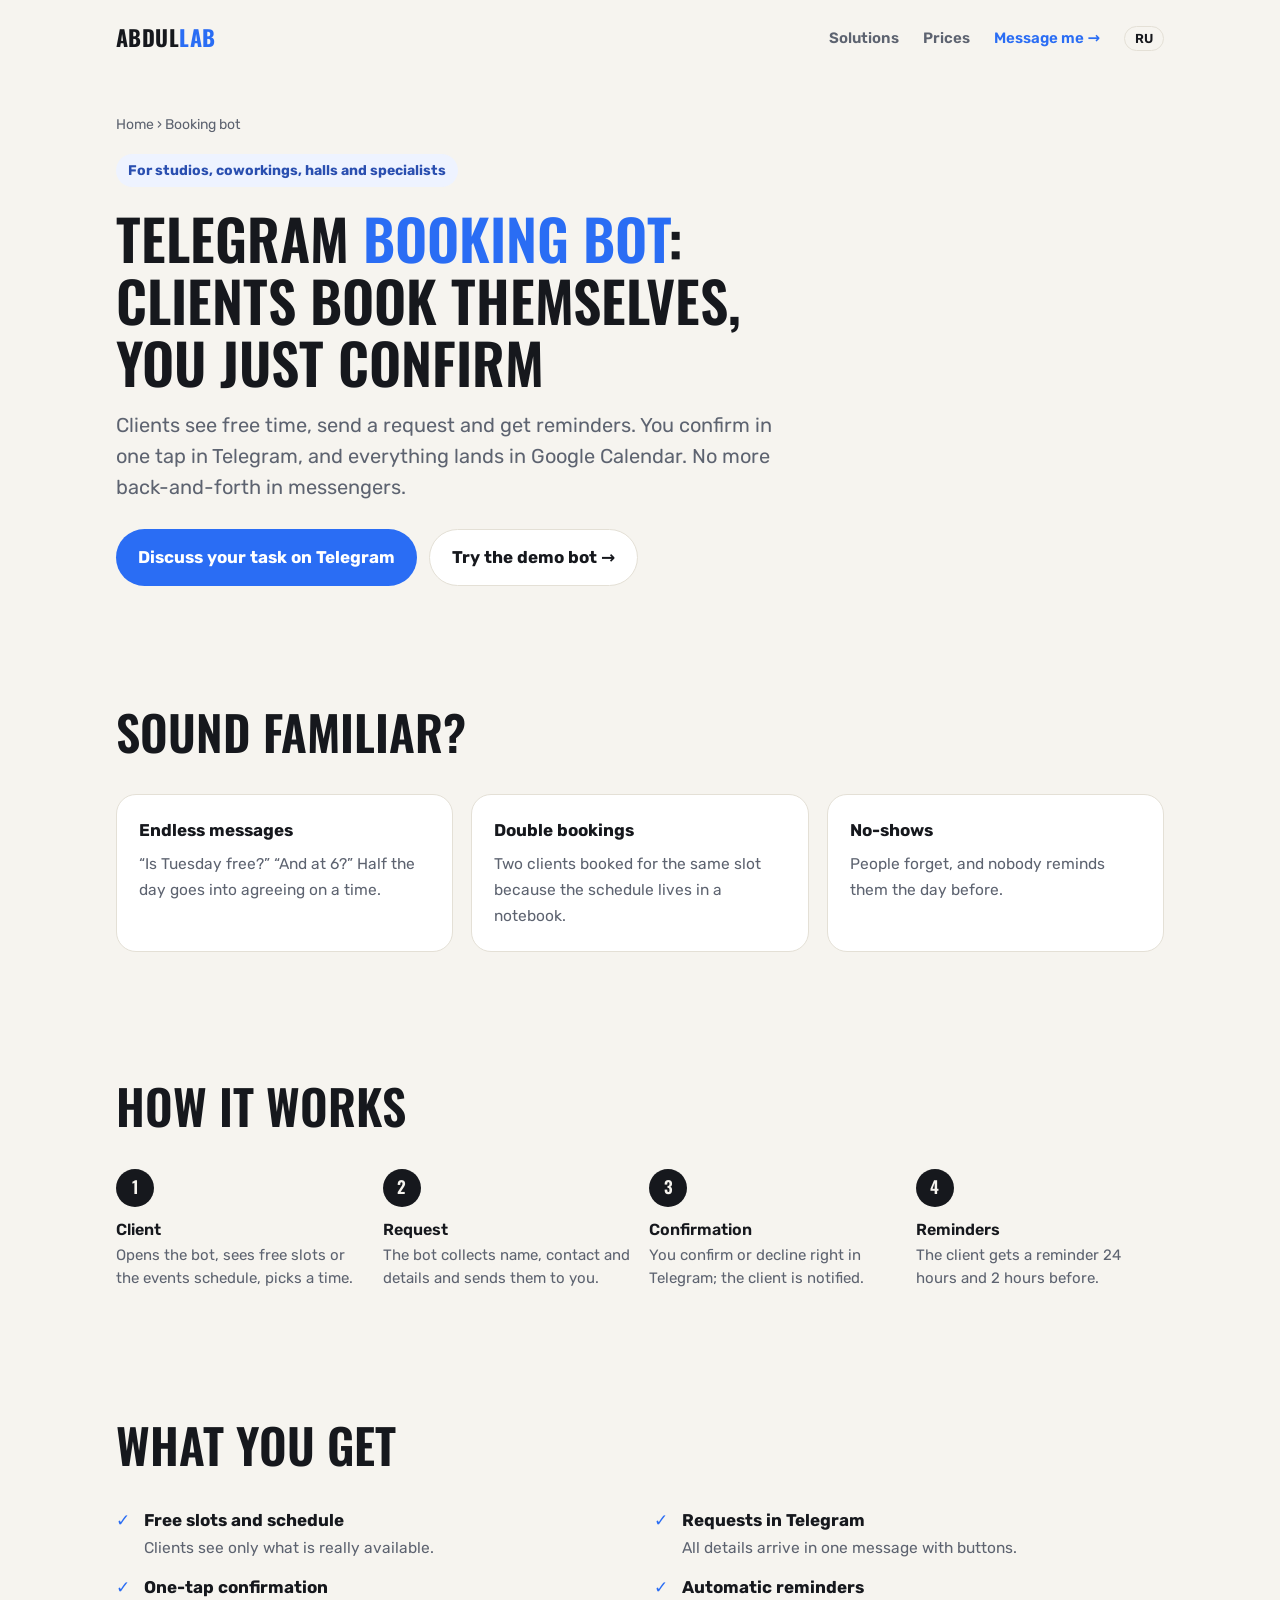
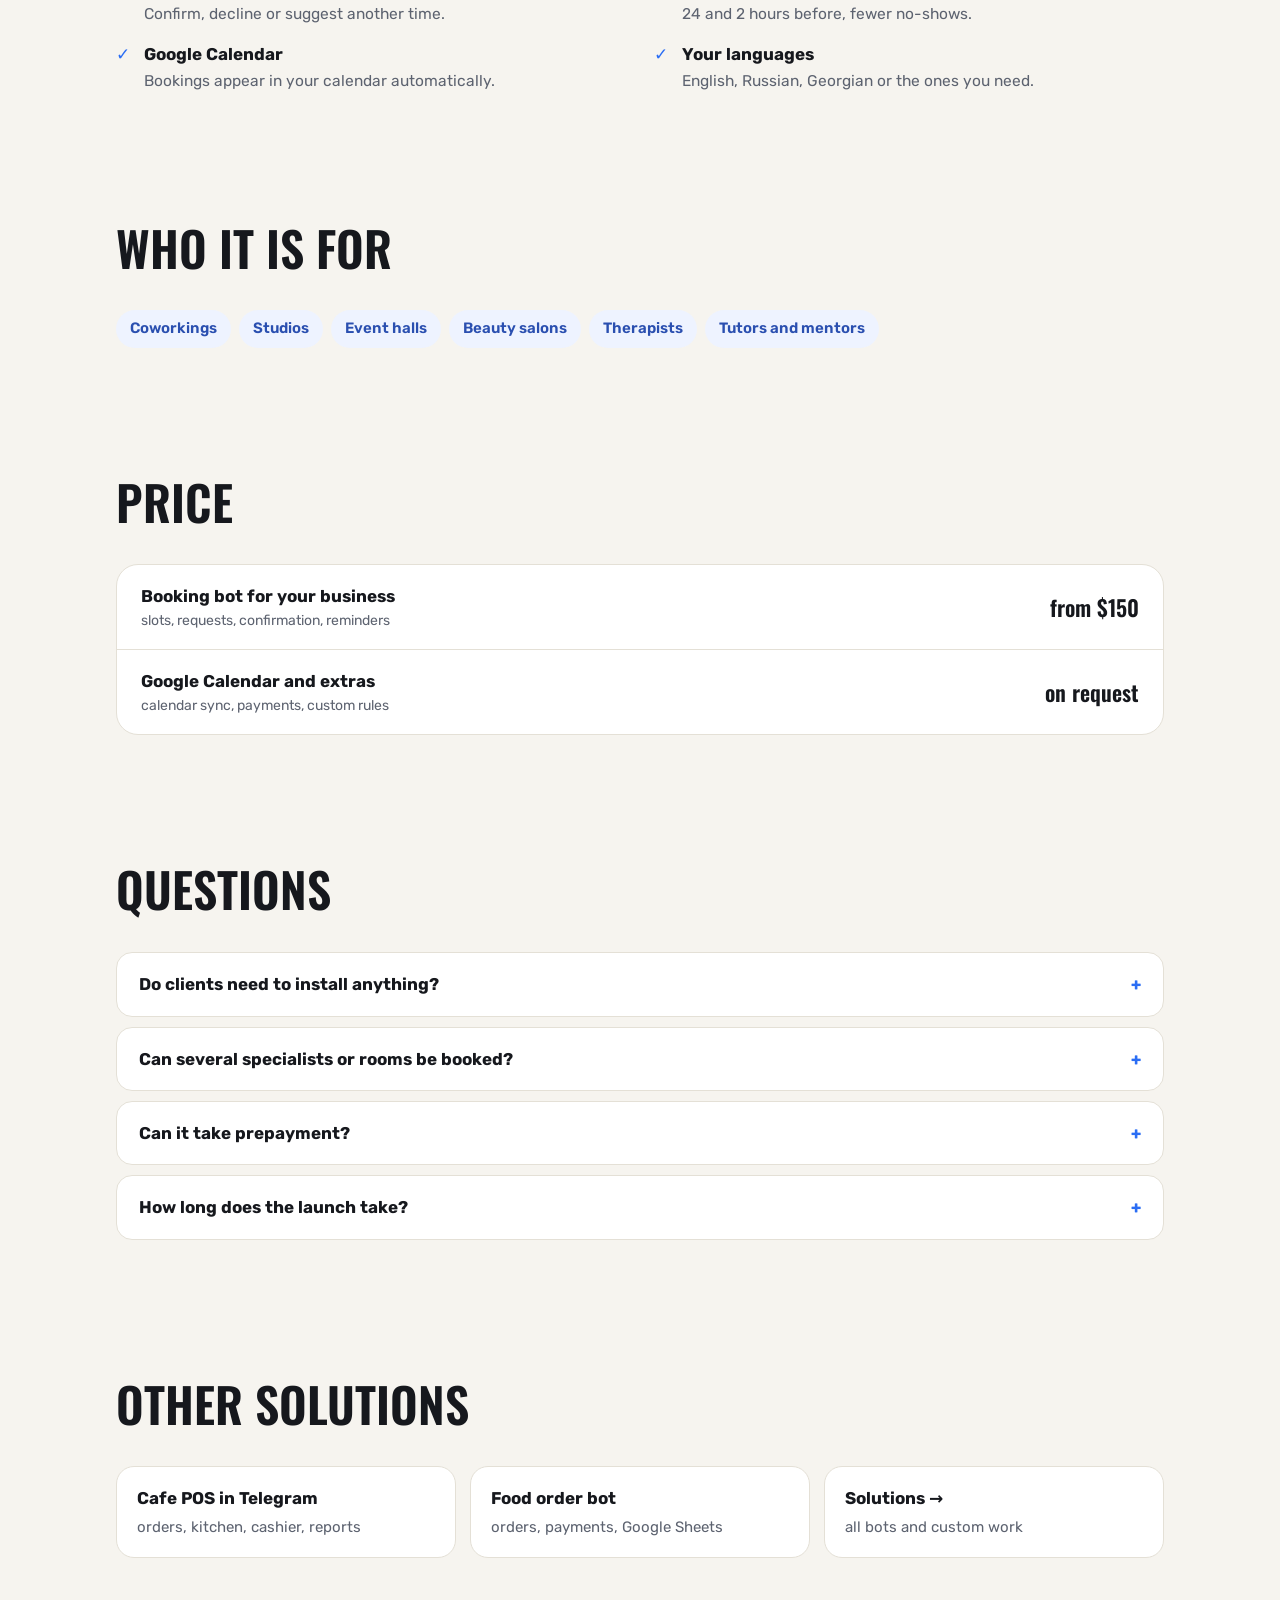
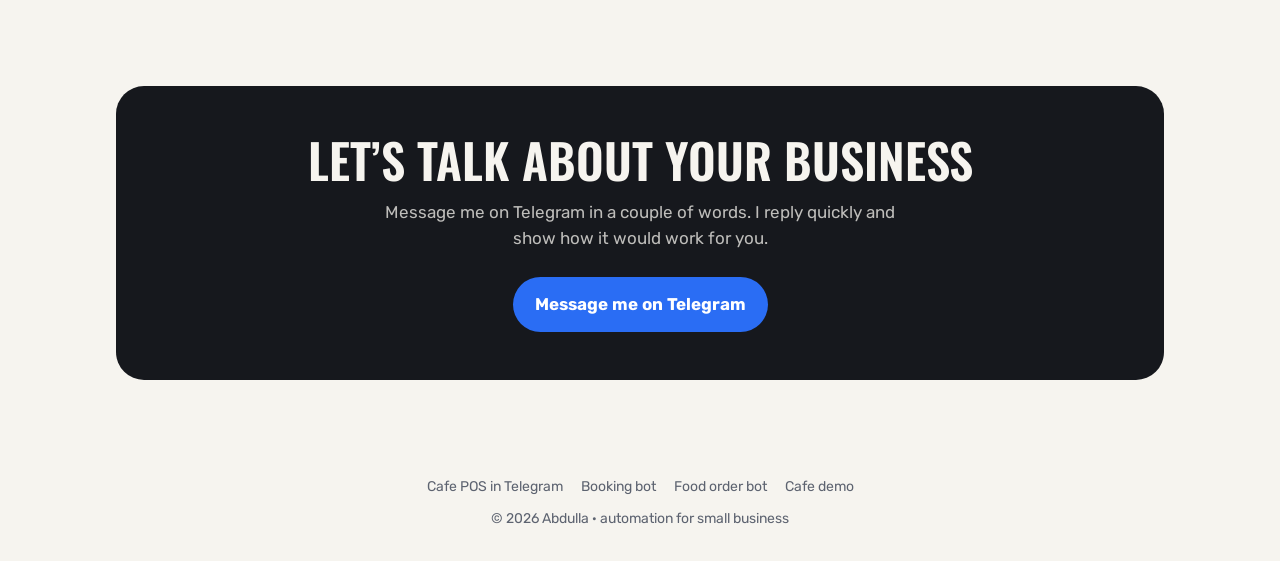
==== booking-bot/index.html @ 19529682 "Бренд Abdullab и посадочные страницы услуг (EN + RU) Касса для кафе, бот для записи, бот для заказов" ====
<!doctype html>
<html lang="en">
<head>
<meta charset="utf-8">
<meta name="viewport" content="width=device-width, initial-scale=1">
<title>Telegram booking bot: appointments, rooms and events with reminders | Abdullab</title>
<meta name="description" content="A Telegram bot for bookings: clients see free slots, send a request, the admin confirms in Telegram, reminders go out 24 and 2 hours before. Works with Google Calendar.">
<link rel="canonical" href="https://abdullab.com/booking-bot/">
<link rel="alternate" hreflang="en" href="https://abdullab.com/booking-bot/">
<link rel="alternate" hreflang="ru" href="https://abdullab.com/ru/bot-dlya-zapisi/">
<link rel="alternate" hreflang="x-default" href="https://abdullab.com/booking-bot/">
<meta property="og:type" content="website">
<meta property="og:site_name" content="Abdullab">
<meta property="og:title" content="Telegram booking bot: appointments, rooms and events with reminders | Abdullab">
<meta property="og:description" content="A Telegram bot for bookings: clients see free slots, send a request, the admin confirms in Telegram, reminders go out 24 and 2 hours before. Works with Google Calendar.">
<meta property="og:url" content="https://abdullab.com/booking-bot/">
<meta property="og:locale" content="en_US">
<script src="/analytics.js" defer></script>
<script type="application/ld+json">[{"@context": "https://schema.org", "@type": "Service", "name": "Booking bot", "description": "A Telegram bot for bookings: clients see free slots, send a request, the admin confirms in Telegram, reminders go out 24 and 2 hours before. Works with Google Calendar.", "url": "https://abdullab.com/booking-bot/", "areaServed": ["GE", "Worldwide"], "inLanguage": "en", "provider": {"@type": "ProfessionalService", "name": "Abdullab", "url": "https://abdullab.com/", "sameAs": ["https://t.me/abdullah_shatlyk"]}, "offers": {"@type": "Offer", "priceCurrency": "USD", "price": "150"}}, {"@context": "https://schema.org", "@type": "BreadcrumbList", "itemListElement": [{"@type": "ListItem", "position": 1, "name": "Home", "item": "https://abdullab.com/"}, {"@type": "ListItem", "position": 2, "name": "Booking bot", "item": "https://abdullab.com/booking-bot/"}]}, {"@context": "https://schema.org", "@type": "FAQPage", "mainEntity": [{"@type": "Question", "name": "Do clients need to install anything?", "acceptedAnswer": {"@type": "Answer", "text": "Only Telegram, which most people already have. They open the bot by a link or QR code."}}, {"@type": "Question", "name": "Can several specialists or rooms be booked?", "acceptedAnswer": {"@type": "Answer", "text": "Yes. Each room or specialist gets its own schedule."}}, {"@type": "Question", "name": "Can it take prepayment?", "acceptedAnswer": {"@type": "Answer", "text": "It can be added. We will choose a payment method that works in your country."}}, {"@type": "Question", "name": "How long does the launch take?", "acceptedAnswer": {"@type": "Answer", "text": "A simple booking bot usually runs within 48 hours."}}]}]</script>
<link rel="preconnect" href="https://fonts.googleapis.com">
<link href="https://fonts.googleapis.com/css2?family=Oswald:wght@500;600;700&family=Rubik:wght@400;500;600;700&display=swap" rel="stylesheet">
<link rel="stylesheet" href="/assets/site.css">
</head>
<body>

<header>
  <div class="wrap">
    <a class="logo" href="/">abdul<span>lab</span></a>
    <nav>
      <a href="/#bots">Solutions</a>
      <a href="/#prices">Prices</a>
      <a class="nav-cta" href="https://t.me/abdullah_shatlyk">Message me →</a>
      <a class="lang" href="/ru/bot-dlya-zapisi/" hreflang="ru" lang="ru" title="Русская версия">RU</a>
    </nav>
  </div>
</header>

<main>
<div class="land-hero">
  <div class="wrap">
    <div class="crumbs"><a href="/">Home</a> › Booking bot</div>
    <span class="eyebrow">For studios, coworkings, halls and specialists</span>
    <h1>Telegram <em>booking bot</em>: clients book themselves, you just confirm</h1>
    <p class="lead">Clients see free time, send a request and get reminders. You confirm in one tap in Telegram, and everything lands in Google Calendar. No more back-and-forth in messengers.</p>
    <div class="actions">
      <a class="btn btn-main" href="https://t.me/abdullah_shatlyk">Discuss your task on Telegram</a>
      <a class="btn btn-ghost" href="https://t.me/shatbot_bron_bot">Try the demo bot →</a>
    </div>
  </div>
</div>

<section>
  <div class="wrap">
    <div class="sec-head"><h2>Sound familiar?</h2></div>
    <div class="pains"><div class="pain"><b>Endless messages</b><span>“Is Tuesday free?” “And at 6?” Half the day goes into agreeing on a time.</span></div><div class="pain"><b>Double bookings</b><span>Two clients booked for the same slot because the schedule lives in a notebook.</span></div><div class="pain"><b>No-shows</b><span>People forget, and nobody reminds them the day before.</span></div></div>
  </div>
</section>

<section>
  <div class="wrap">
    <div class="sec-head"><h2>How it works</h2></div>
    <div class="steps"><div class="step"><h3>Client</h3><p>Opens the bot, sees free slots or the events schedule, picks a time.</p></div><div class="step"><h3>Request</h3><p>The bot collects name, contact and details and sends them to you.</p></div><div class="step"><h3>Confirmation</h3><p>You confirm or decline right in Telegram; the client is notified.</p></div><div class="step"><h3>Reminders</h3><p>The client gets a reminder 24 hours and 2 hours before.</p></div></div>
  </div>
</section>

<section>
  <div class="wrap">
    <div class="sec-head"><h2>What you get</h2></div>
    <ul class="feat"><li><b>Free slots and schedule</b><span>Clients see only what is really available.</span></li><li><b>Requests in Telegram</b><span>All details arrive in one message with buttons.</span></li><li><b>One-tap confirmation</b><span>Confirm, decline or suggest another time.</span></li><li><b>Automatic reminders</b><span>24 and 2 hours before, fewer no-shows.</span></li><li><b>Google Calendar</b><span>Bookings appear in your calendar automatically.</span></li><li><b>Your languages</b><span>English, Russian, Georgian or the ones you need.</span></li></ul>
  </div>
</section>

<section>
  <div class="wrap">
    <div class="sec-head"><h2>Who it is for</h2></div>
    <div class="who"><span>Coworkings</span><span>Studios</span><span>Event halls</span><span>Beauty salons</span><span>Therapists</span><span>Tutors and mentors</span></div>
  </div>
</section>

<section>
  <div class="wrap">
    <div class="sec-head"><h2>Price</h2></div>
    <div class="prices"><div class="row"><div><b>Booking bot for your business</b><small>slots, requests, confirmation, reminders</small></div><div class="p">from $150</div></div><div class="row"><div><b>Google Calendar and extras</b><small>calendar sync, payments, custom rules</small></div><div class="p">on request</div></div></div>
  </div>
</section>

<section class="faq">
  <div class="wrap">
    <div class="sec-head"><h2>Questions</h2></div>
    <details><summary>Do clients need to install anything?</summary><p>Only Telegram, which most people already have. They open the bot by a link or QR code.</p></details><details><summary>Can several specialists or rooms be booked?</summary><p>Yes. Each room or specialist gets its own schedule.</p></details><details><summary>Can it take prepayment?</summary><p>It can be added. We will choose a payment method that works in your country.</p></details><details><summary>How long does the launch take?</summary><p>A simple booking bot usually runs within 48 hours.</p></details>
  </div>
</section>

<section>
  <div class="wrap">
    <div class="sec-head"><h2>Other solutions</h2></div>
    <div class="more-links"><a href="/cafe-pos/">Cafe POS in Telegram<span>orders, kitchen, cashier, reports</span></a><a href="/food-order-bot/">Food order bot<span>orders, payments, Google Sheets</span></a><a href="/#bots">Solutions →<span>all bots and custom work</span></a></div>
  </div>
</section>

<section>
  <div class="wrap">
    <div class="cta">
      <h2>Let’s talk about your business</h2>
      <p>Message me on Telegram in a couple of words. I reply quickly and show how it would work for you.</p>
      <a class="btn btn-main" href="https://t.me/abdullah_shatlyk">Message me on Telegram</a>
    </div>
  </div>
</section>
</main>

<footer>
  <div class="wrap">
    <div class="foot-links"><a href="/cafe-pos/">Cafe POS in Telegram</a><a href="/booking-bot/">Booking bot</a><a href="/food-order-bot/">Food order bot</a><a href="/cafe.html#en">Cafe demo</a></div>
    © 2026 Abdulla · automation for small business
  </div>
</footer>

</body>
</html>
---- assets/site.css ----
:root{
  --bg:#f6f4ef; --surface:#ffffff; --ink:#16181d; --muted:#5d6370;
  --line:#e4e0d6; --accent:#2a6df4; --accent-ink:#ffffff; --warm:#ff7a45;
  --tag:#eef3ff; --tag-ink:#2a4fb0; --soon:#fff1e8; --soon-ink:#b4541f;
}
@media (prefers-color-scheme: dark){
  :root:not([data-theme="light"]){
    --bg:#111317; --surface:#1a1d23; --ink:#f1f2f4; --muted:#a2a8b4;
    --line:#2b2f37; --accent:#5b8cff; --accent-ink:#0b0d12; --warm:#ff8b5c;
    --tag:#1f2a44; --tag-ink:#a9c0ff; --soon:#3a2418; --soon-ink:#ffb48c;
  }
}
:root[data-theme="dark"]{
  --bg:#111317; --surface:#1a1d23; --ink:#f1f2f4; --muted:#a2a8b4;
  --line:#2b2f37; --accent:#5b8cff; --accent-ink:#0b0d12; --warm:#ff8b5c;
  --tag:#1f2a44; --tag-ink:#a9c0ff; --soon:#3a2418; --soon-ink:#ffb48c;
}
*{box-sizing:border-box;margin:0;padding:0}
body{background:var(--bg);color:var(--ink);font-family:Rubik,system-ui,sans-serif;line-height:1.55;font-size:17px}
a{color:inherit}
.wrap{max-width:1080px;margin:0 auto;padding:0 16px}
h1,h2,h3{font-family:Oswald,Rubik,sans-serif;font-weight:600;line-height:1.1;letter-spacing:0}
h1,h2{text-transform:uppercase}
.btn{display:inline-flex;align-items:center;gap:.5em;padding:14px 22px;border-radius:999px;font-weight:700;text-decoration:none;transition:transform .15s}
.btn:hover{transform:translateY(-2px)}
.btn-main{background:var(--accent);color:var(--accent-ink)}
.btn-ghost{border:1.5px solid var(--line);background:var(--surface)}

/* header */
header{padding:20px 0}
header .wrap{display:flex;justify-content:space-between;align-items:center;gap:12px}
.logo{font-family:Oswald,sans-serif;font-weight:700;font-size:22px;text-transform:uppercase;letter-spacing:.02em;text-decoration:none}
.logo span{color:var(--accent)}
nav a{text-decoration:none;color:var(--muted);font-weight:600;margin-left:20px;font-size:15px}
@media(max-width:640px){nav a:not(.nav-cta):not(.lang){display:none}}
.lang{border:1.5px solid var(--line);border-radius:999px;padding:4px 10px;font-size:13px!important;color:var(--ink)!important}

.nav-cta{color:var(--accent)!important}

/* hero */
.hero{padding:56px 0 72px}
.hero-grid{display:grid;grid-template-columns:1.2fr .8fr;gap:48px;align-items:center}
@media(max-width:820px){.hero-grid{grid-template-columns:1fr}}
.eyebrow{display:inline-block;background:var(--tag);color:var(--tag-ink);padding:6px 12px;border-radius:999px;font-weight:700;font-size:14px;margin-bottom:20px}
.hero h1{font-size:clamp(34px,5.2vw,60px);margin-bottom:20px;text-wrap:balance}
.hero h1 em{font-style:normal;color:var(--accent)}
.hero .lead{font-family:Rubik,system-ui,sans-serif;font-weight:400;text-transform:none;line-height:1.5;letter-spacing:0;font-size:clamp(17px,2vw,20px);color:var(--muted);max-width:560px;margin-bottom:28px}
.hero .actions{display:flex;flex-wrap:wrap;gap:12px}

/* chat mock */
.chat{background:var(--surface);border:1px solid var(--line);border-radius:24px;padding:18px;box-shadow:0 20px 50px -25px rgba(0,0,0,.25)}
.chat-head{display:flex;align-items:center;gap:10px;padding-bottom:14px;border-bottom:1px solid var(--line);margin-bottom:14px}
.ava{width:38px;height:38px;border-radius:50%;background:var(--accent);color:var(--accent-ink);display:grid;place-items:center;font-weight:800}
.ava svg{width:20px;height:20px}
.chat-head b{display:block;font-size:15px}
.chat-head small{color:var(--muted);font-size:13px}
.msg{max-width:85%;padding:10px 14px;border-radius:16px;font-size:15px;margin-bottom:8px}
.msg.bot{background:var(--tag);color:var(--ink);border-bottom-left-radius:4px}
.msg.me{background:var(--accent);color:var(--accent-ink);margin-left:auto;border-bottom-right-radius:4px}
.chips{display:flex;flex-wrap:wrap;gap:6px;margin:4px 0 8px}
.chips span{border:1.5px solid var(--accent);color:var(--accent);border-radius:10px;padding:5px 10px;font-size:13px;font-weight:700}

.chat .msg.bot{white-space:pre-line}
.chat .chips span.on{background:var(--accent);color:var(--accent-ink)}
.chat-note{display:flex;justify-content:space-between;align-items:center;gap:10px;margin-top:12px;padding-top:12px;border-top:1px solid var(--line);font-size:14px;color:var(--muted)}
.chat-note a{color:var(--accent);font-weight:700;text-decoration:none;white-space:nowrap}

/* featured: касса кафе */
.card.feature{grid-column:1/-1;display:grid;grid-template-columns:1fr 1fr;gap:28px;padding:30px;border-color:var(--accent)}
@media(max-width:760px){.card.feature{grid-template-columns:1fr;padding:24px}}
.feature .badge.new{background:var(--accent);color:var(--accent-ink)}
.feature h3{font-size:30px}
.feature .actions{display:flex;flex-wrap:wrap;gap:10px;margin-top:auto}
.feature .actions .btn{padding:12px 18px;font-size:15px}
.feature .left{display:flex;flex-direction:column;min-width:0}
.flow{list-style:none;display:grid;gap:0;align-content:start;align-self:start;background:var(--bg);border-radius:18px;padding:18px}
.card .flow li{display:grid;grid-template-columns:44px 1fr;gap:12px;align-items:start;position:relative;padding:0 0 18px;margin:0;font-size:15px}
.card .flow li:last-child{padding-bottom:0}
.card .flow li::before{display:none}
.card .flow li:not(:last-child)::after{content:"";position:absolute;left:21px;top:46px;bottom:4px;width:2px;background:var(--line)}
.flow .ic{width:44px;height:44px;border-radius:14px;background:var(--surface);border:1px solid var(--line);display:grid;place-items:center;color:var(--accent)}
.flow .ic svg{width:22px;height:22px}
.flow b{display:block;font-size:15.5px}
.flow span{color:var(--muted);font-size:14.5px}

/* sections */
section{padding:64px 0}
.sec-head{margin-bottom:36px;max-width:640px}
.sec-head h2{font-size:clamp(30px,4.4vw,48px);margin-bottom:10px}
.sec-head p{color:var(--muted)}

/* stats */
.stats{display:grid;grid-template-columns:repeat(3,1fr);gap:16px;border-top:1px solid var(--line);border-bottom:1px solid var(--line);padding:28px 0}
@media(max-width:640px){.stats{grid-template-columns:1fr}}
.stat b{font-family:Oswald,sans-serif;font-weight:600;font-size:38px;display:block}
.stat span{color:var(--muted);font-size:15px}

/* cards */
.cards{display:grid;grid-template-columns:repeat(2,1fr);gap:18px}
@media(max-width:760px){.cards{grid-template-columns:1fr}}
.card{background:var(--surface);border:1px solid var(--line);border-radius:22px;padding:26px;display:flex;flex-direction:column}
.card-top{display:flex;justify-content:space-between;align-items:flex-start;gap:12px;margin-bottom:14px}
.icon{width:48px;height:48px;border-radius:14px;background:var(--tag);color:var(--accent);display:grid;place-items:center}
.icon svg{width:26px;height:26px}
.offer{display:flex;gap:12px;align-items:center}
.offer svg{width:24px;height:24px;flex:none}
.badge{font-size:12px;font-weight:800;padding:5px 10px;border-radius:999px;background:var(--tag);color:var(--tag-ink);white-space:nowrap}
.badge.soon{background:var(--soon);color:var(--soon-ink)}
.card h3{font-size:24px;margin-bottom:6px}
.card .for{color:var(--muted);font-size:15px;margin-bottom:14px}
.card ul{list-style:none;margin-bottom:18px}
.card li{padding-left:22px;position:relative;margin-bottom:6px;font-size:15.5px}
.card li::before{content:"✓";position:absolute;left:0;color:var(--accent);font-weight:800}
.card .stack{margin-top:auto;display:flex;flex-wrap:wrap;gap:6px;margin-bottom:16px}
.card .stack span{font-size:12.5px;font-weight:700;color:var(--muted);border:1px solid var(--line);border-radius:8px;padding:4px 8px}
.card .demo{font-weight:700;color:var(--accent);text-decoration:none}

/* steps */
.steps{display:grid;grid-template-columns:repeat(4,1fr);gap:18px;counter-reset:s}
@media(max-width:820px){.steps{grid-template-columns:1fr 1fr}}
@media(max-width:480px){.steps{grid-template-columns:1fr}}
.step{counter-increment:s}
.step::before{content:counter(s);font-family:Oswald,sans-serif;font-weight:600;font-size:17px;width:38px;height:38px;border-radius:50%;background:var(--ink);color:var(--bg);display:grid;place-items:center;margin-bottom:14px}
.step h3{font-size:16px;margin-bottom:6px;font-family:Rubik,sans-serif;font-weight:600}
.step p{color:var(--muted);font-size:15px}

/* prices */
.prices{background:var(--surface);border:1px solid var(--line);border-radius:22px;overflow:hidden}
.row{display:flex;justify-content:space-between;align-items:center;gap:16px;padding:18px 24px;border-bottom:1px solid var(--line)}
.row:last-child{border-bottom:0}
.row b{font-weight:700}
.row small{display:block;color:var(--muted);font-size:14px}
.row .p{font-family:Oswald,sans-serif;font-weight:600;font-size:22px;white-space:nowrap}
.offer{margin-top:18px;background:var(--soon);color:var(--soon-ink);border-radius:16px;padding:16px 20px;font-weight:700}

/* cta */
.cta{background:var(--ink);color:var(--bg);border-radius:28px;padding:48px 28px;text-align:center}
.cta h2{font-size:clamp(30px,4.6vw,48px);margin-bottom:12px}
.cta p{opacity:.75;max-width:520px;margin:0 auto 26px}
footer{padding:32px 0;color:var(--muted);font-size:14px;text-align:center}

/* landing pages */
.crumbs{font-size:14px;color:var(--muted);margin-bottom:18px}
.crumbs a{text-decoration:none;color:var(--muted)}
.crumbs a:hover{color:var(--accent)}
.land-hero{padding:40px 0 56px}
.land-hero h1{font-size:clamp(32px,5vw,56px);margin-bottom:18px;max-width:860px;text-wrap:balance}
.land-hero h1 em{font-style:normal;color:var(--accent)}
.land-hero .lead{color:var(--muted);font-size:clamp(17px,2vw,20px);max-width:680px;margin-bottom:26px}
.land-hero .actions{display:flex;flex-wrap:wrap;gap:12px}
.pains{display:grid;grid-template-columns:repeat(3,1fr);gap:18px}
@media(max-width:820px){.pains{grid-template-columns:1fr}}
.pain{background:var(--surface);border:1px solid var(--line);border-radius:20px;padding:22px}
.pain b{display:block;font-size:17px;margin-bottom:6px}
.pain span{color:var(--muted);font-size:15.5px}
.feat{display:grid;grid-template-columns:repeat(2,1fr);gap:14px 28px;list-style:none}
@media(max-width:760px){.feat{grid-template-columns:1fr}}
.feat li{padding-left:28px;position:relative}
.feat li::before{content:"✓";position:absolute;left:0;color:var(--accent);font-weight:800}
.feat li b{display:block}
.feat li span{color:var(--muted);font-size:15.5px}
.who{display:flex;flex-wrap:wrap;gap:8px}
.who span{background:var(--tag);color:var(--tag-ink);border-radius:999px;padding:7px 14px;font-weight:600;font-size:15px}
.faq details{background:var(--surface);border:1px solid var(--line);border-radius:16px;padding:18px 22px;margin-bottom:10px}
.faq summary{font-weight:700;cursor:pointer;list-style:none;display:flex;justify-content:space-between;gap:12px}
.faq summary::-webkit-details-marker{display:none}
.faq summary::after{content:"+";color:var(--accent);font-weight:800}
.faq details[open] summary::after{content:"–"}
.faq details p{color:var(--muted);margin-top:10px}
.more-links{display:grid;grid-template-columns:repeat(3,1fr);gap:14px}
@media(max-width:760px){.more-links{grid-template-columns:1fr}}
.more-links a{display:block;background:var(--surface);border:1px solid var(--line);border-radius:18px;padding:18px 20px;text-decoration:none;font-weight:700}
.more-links a span{display:block;color:var(--muted);font-weight:400;font-size:15px;margin-top:4px}
.more-links a:hover{border-color:var(--accent)}
.foot-links{display:flex;flex-wrap:wrap;justify-content:center;gap:8px 18px;margin-bottom:10px}
.foot-links a{color:var(--muted);text-decoration:none}
.foot-links a:hover{color:var(--accent)}
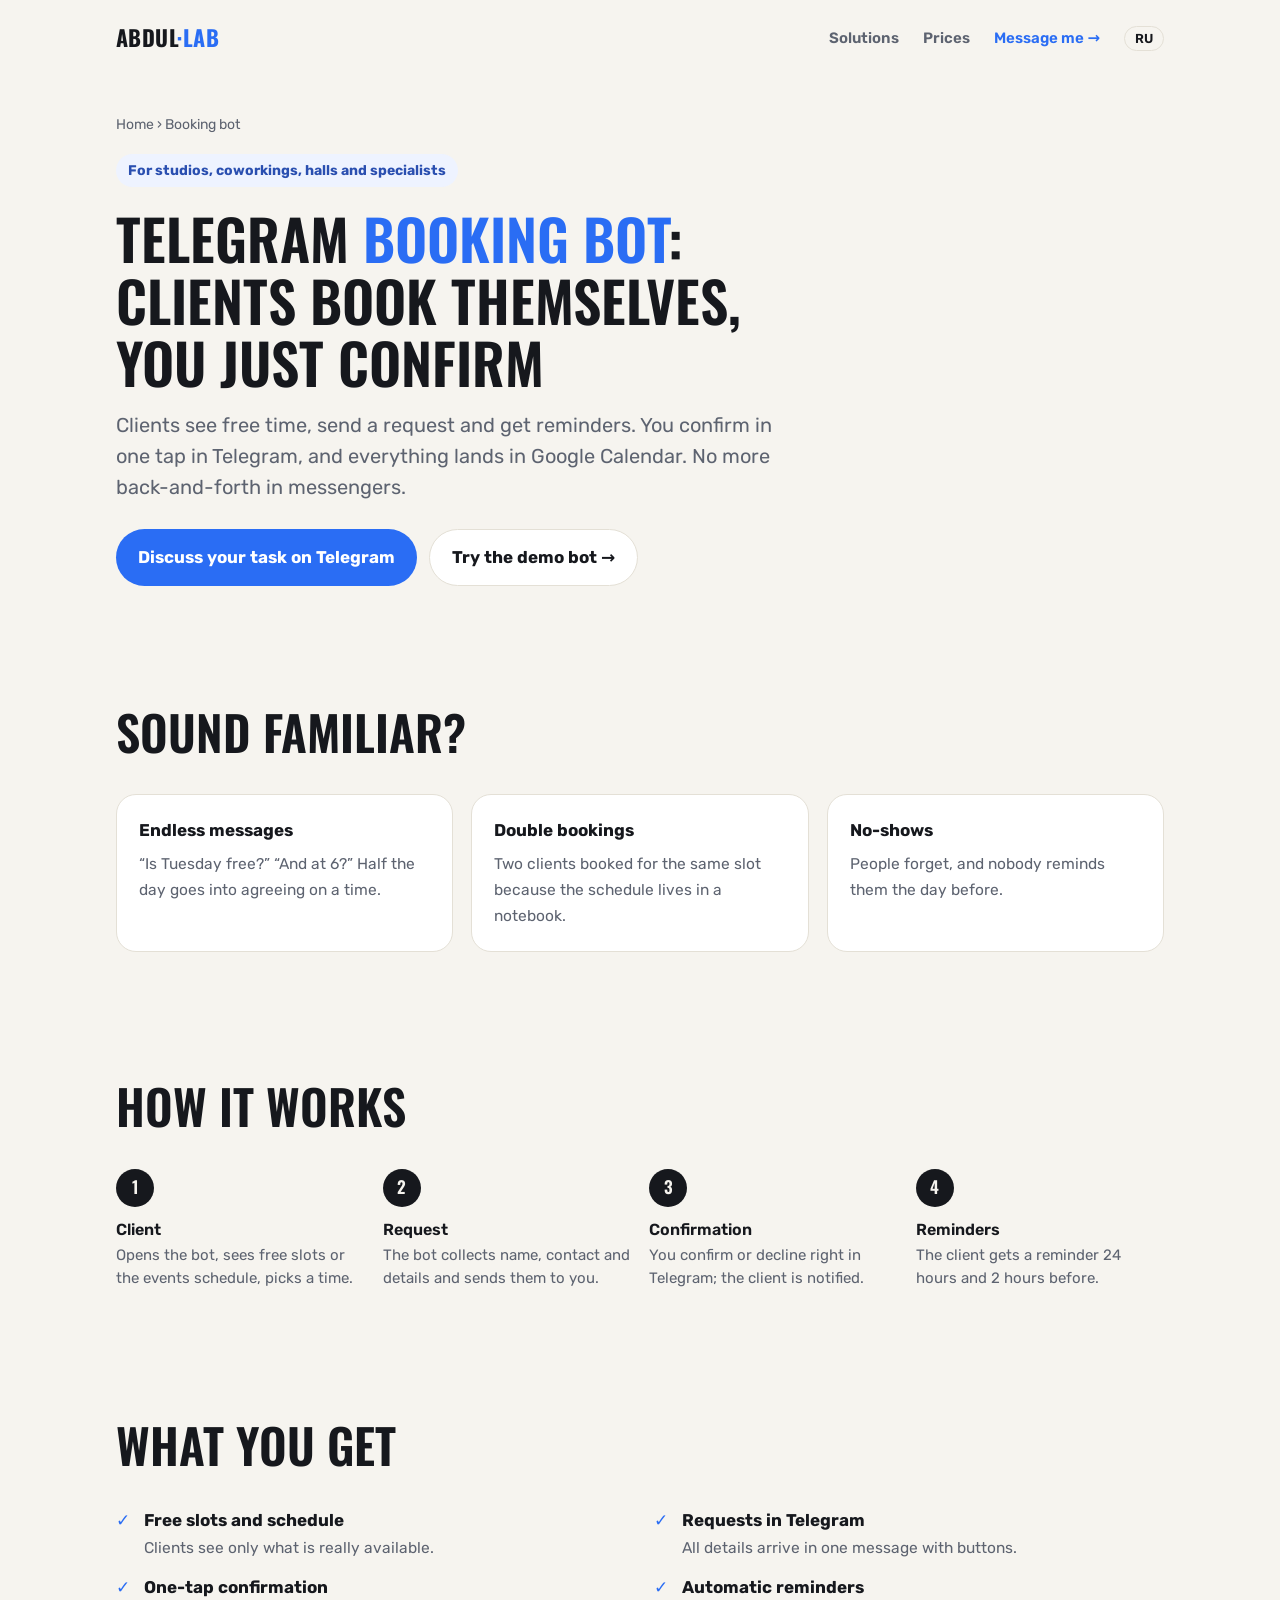
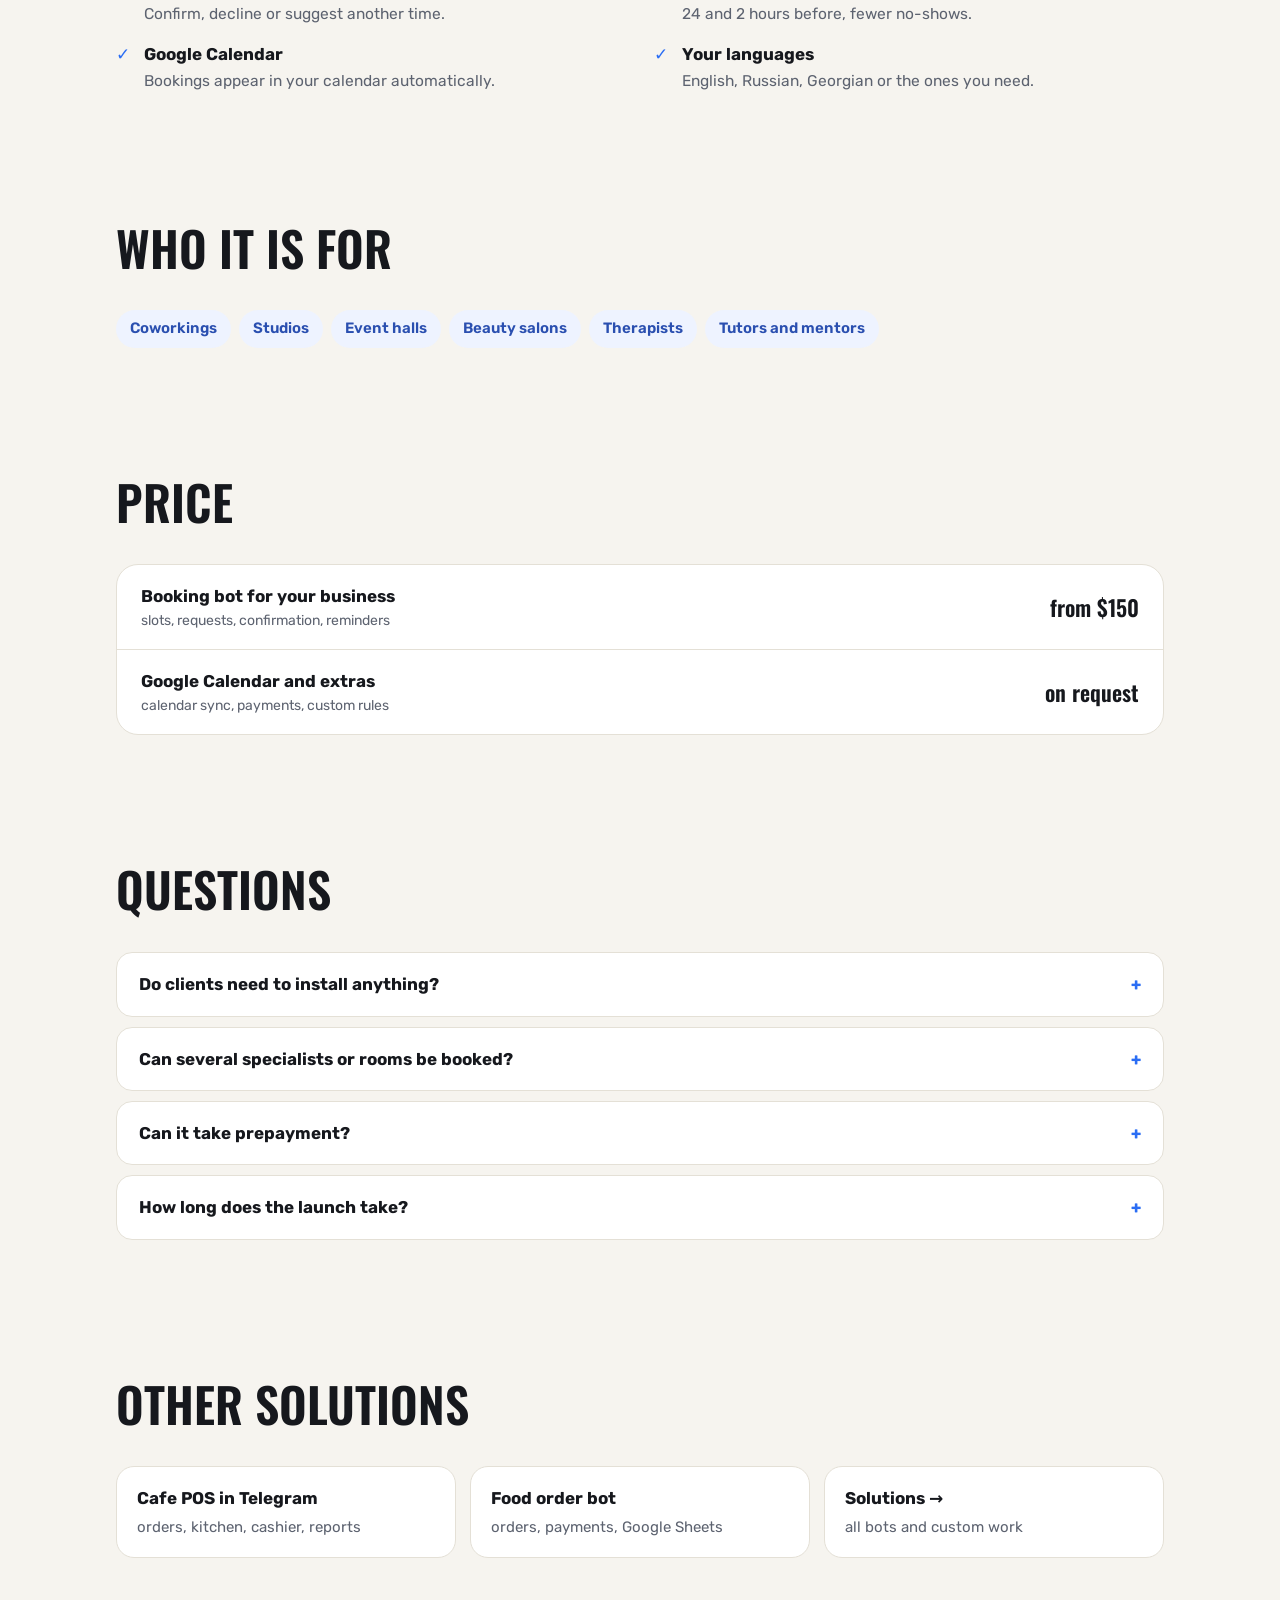
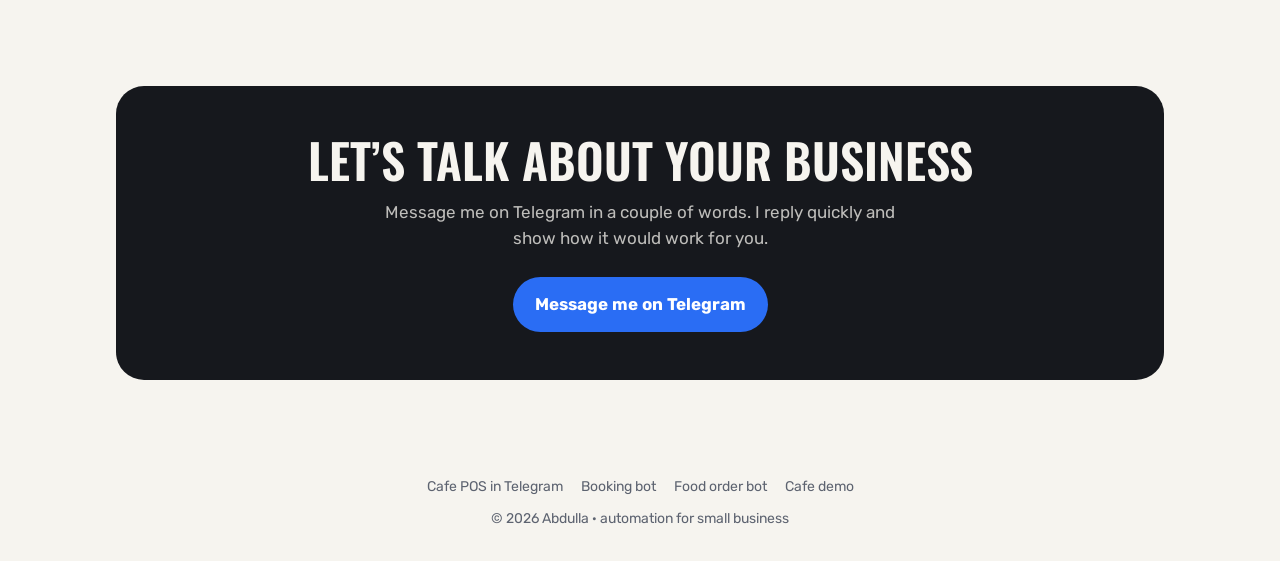
==== commit 9f2f5d02: "Логотип ABDUL·LAB с точкой посередине Co-Authored-By: Claude Opus 5.5 <noreply@anthropic.com>" ====
--- a/booking-bot/index.html
+++ b/booking-bot/index.html
@@ -3,7 +3,10 @@
 <head>
 <meta charset="utf-8">
 <meta name="viewport" content="width=device-width, initial-scale=1">
-<title>Telegram booking bot: appointments, rooms and events with reminders | Abdullab</title>
+<title>Abdullab — Telegram booking bot: appointments, rooms and events with reminders</title>
+<link rel="icon" href="../favicon.ico?v=2" sizes="32x32">
+<link rel="icon" href="../assets/favicon.svg?v=2" type="image/svg+xml">
+<link rel="apple-touch-icon" href="../assets/apple-touch-icon.png">
 <meta name="description" content="A Telegram bot for bookings: clients see free slots, send a request, the admin confirms in Telegram, reminders go out 24 and 2 hours before. Works with Google Calendar.">
 <link rel="canonical" href="https://abdullab.com/booking-bot/">
 <link rel="alternate" hreflang="en" href="https://abdullab.com/booking-bot/">
@@ -11,7 +14,7 @@
 <link rel="alternate" hreflang="x-default" href="https://abdullab.com/booking-bot/">
 <meta property="og:type" content="website">
 <meta property="og:site_name" content="Abdullab">
-<meta property="og:title" content="Telegram booking bot: appointments, rooms and events with reminders | Abdullab">
+<meta property="og:title" content="Abdullab — Telegram booking bot: appointments, rooms and events with reminders">
 <meta property="og:description" content="A Telegram bot for bookings: clients see free slots, send a request, the admin confirms in Telegram, reminders go out 24 and 2 hours before. Works with Google Calendar.">
 <meta property="og:url" content="https://abdullab.com/booking-bot/">
 <meta property="og:locale" content="en_US">
@@ -25,7 +28,7 @@
 
 <header>
   <div class="wrap">
-    <a class="logo" href="/">abdul<span>lab</span></a>
+    <a class="logo" href="/" aria-label="Abdullab">abdul<span>·lab</span></a>
     <nav>
       <a href="/#bots">Solutions</a>
       <a href="/#prices">Prices</a>
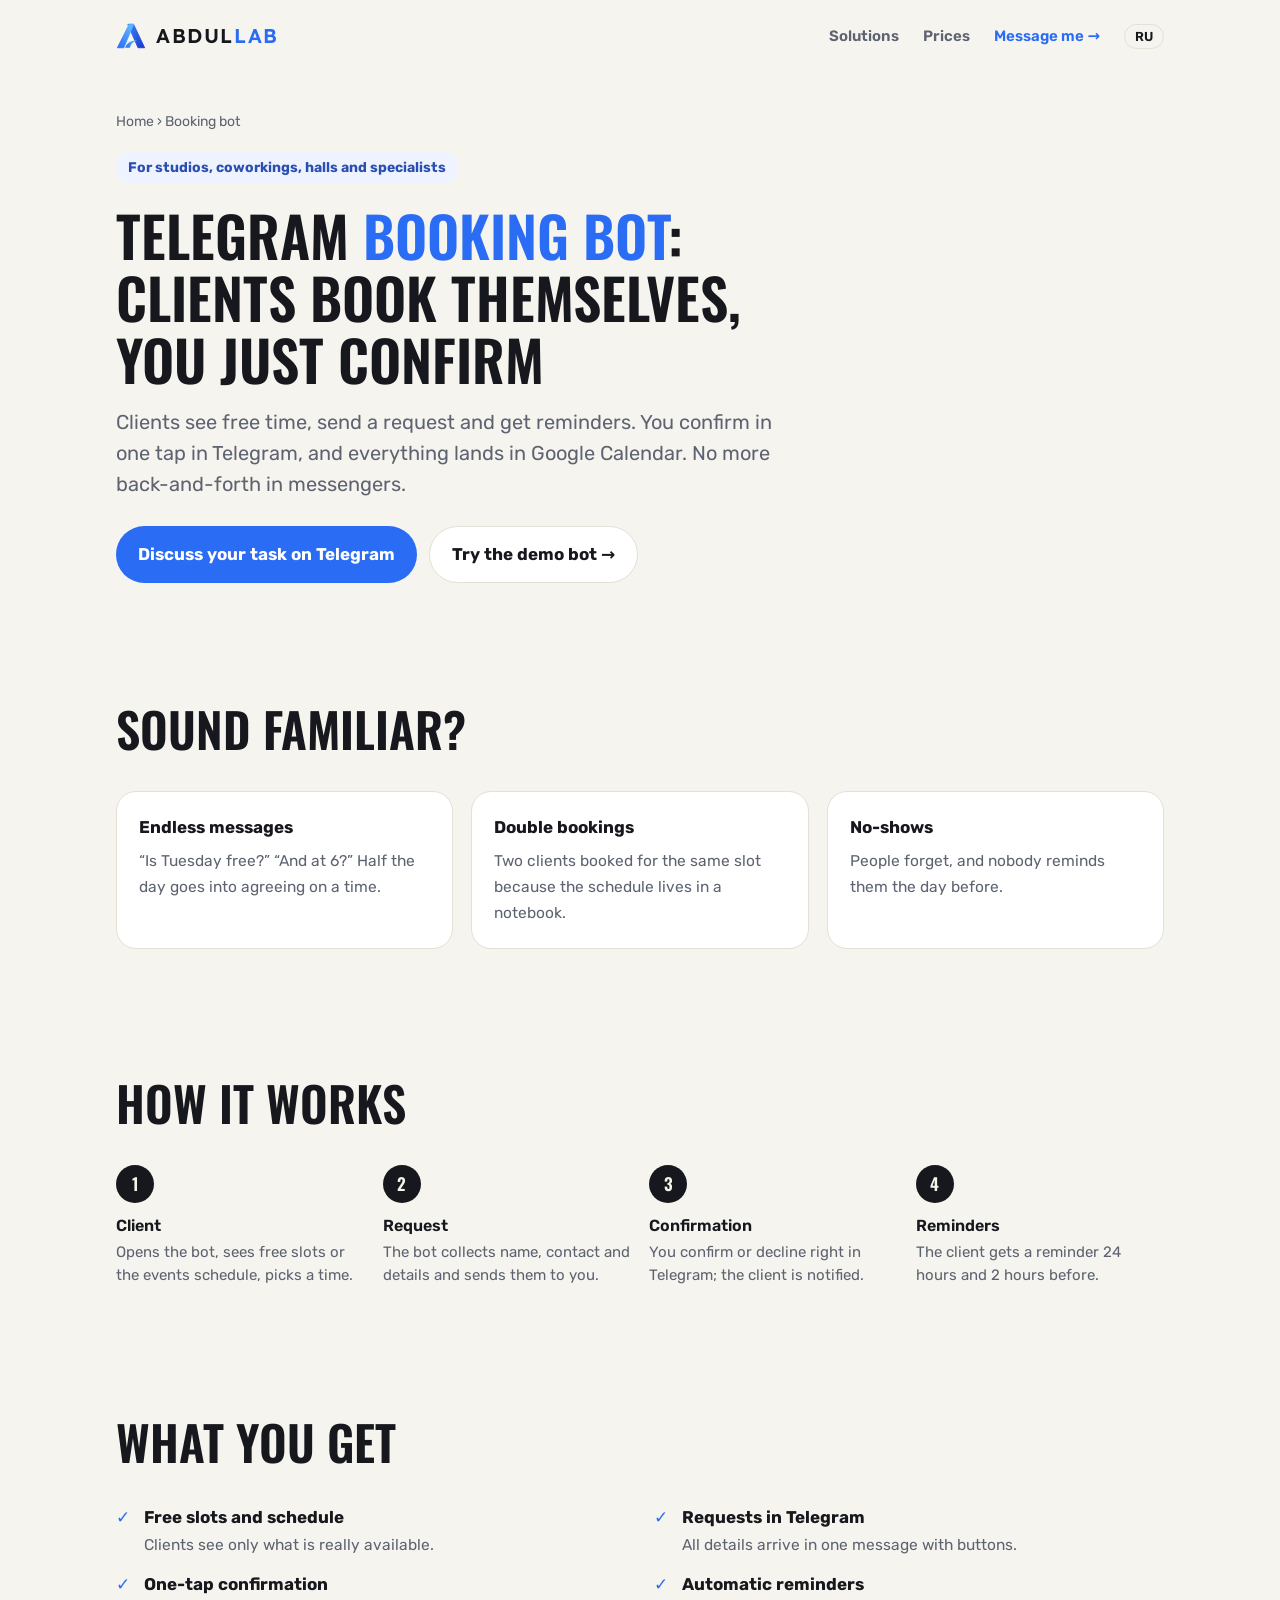
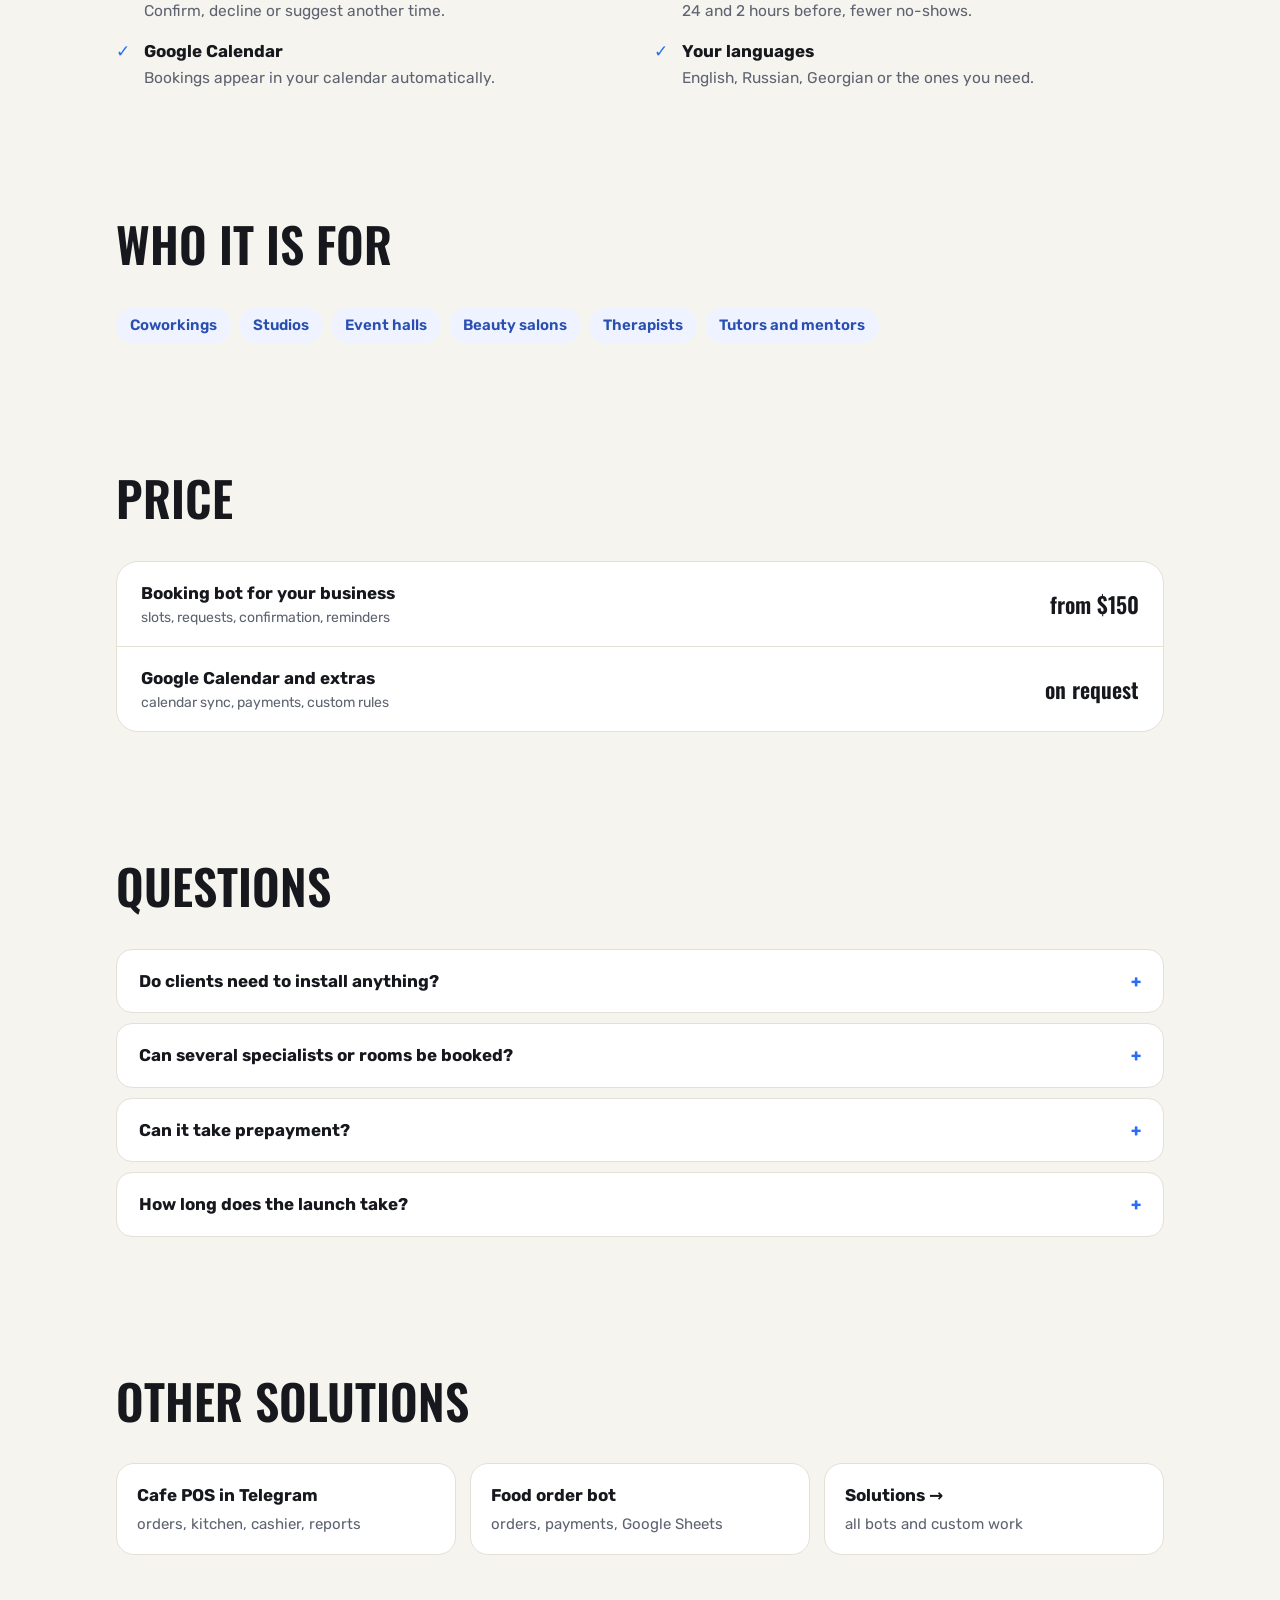
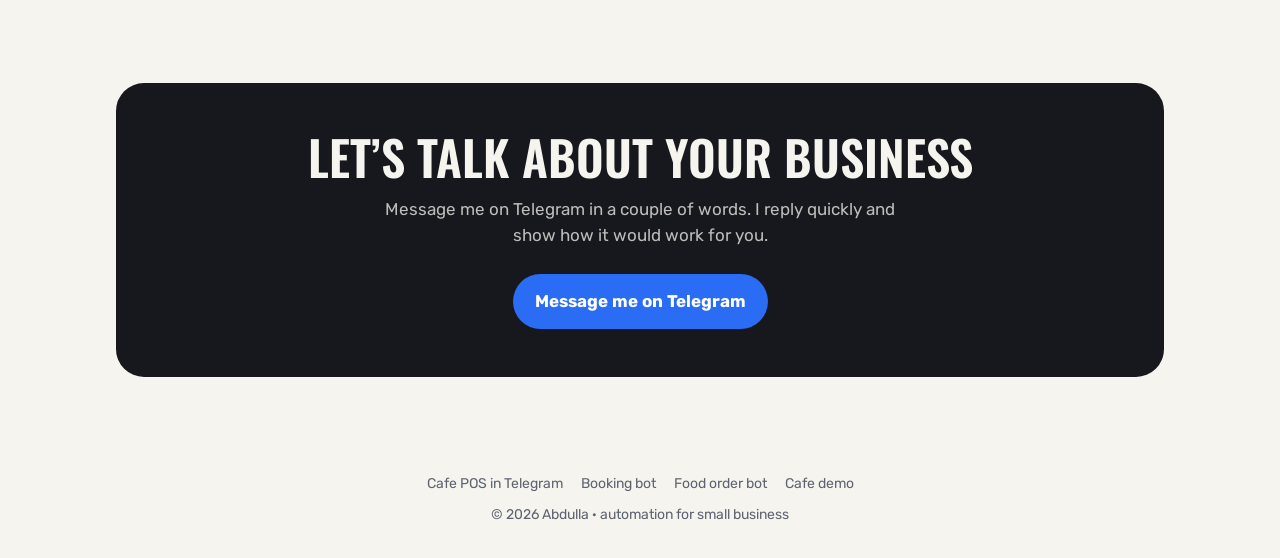
==== commit 249e375e: "Новый логотип: ленточная A и ABDUL+LAB шрифтом Lexend; иконка сайта под него Co-Authored-By: Claude " ====
--- a/booking-bot/index.html
+++ b/booking-bot/index.html
@@ -4,9 +4,9 @@
 <meta charset="utf-8">
 <meta name="viewport" content="width=device-width, initial-scale=1">
 <title>Abdullab — Telegram booking bot: appointments, rooms and events with reminders</title>
-<link rel="icon" href="../favicon.ico?v=2" sizes="32x32">
-<link rel="icon" href="../assets/favicon.svg?v=2" type="image/svg+xml">
-<link rel="apple-touch-icon" href="../assets/apple-touch-icon.png">
+<link rel="icon" href="../favicon.ico?v=3" sizes="32x32">
+<link rel="icon" href="../assets/favicon.svg?v=3" type="image/svg+xml">
+<link rel="apple-touch-icon" href="../assets/apple-touch-icon.png?v=3">
 <meta name="description" content="A Telegram bot for bookings: clients see free slots, send a request, the admin confirms in Telegram, reminders go out 24 and 2 hours before. Works with Google Calendar.">
 <link rel="canonical" href="https://abdullab.com/booking-bot/">
 <link rel="alternate" hreflang="en" href="https://abdullab.com/booking-bot/">
@@ -21,14 +21,14 @@
 <script src="/analytics.js" defer></script>
 <script type="application/ld+json">[{"@context": "https://schema.org", "@type": "Service", "name": "Booking bot", "description": "A Telegram bot for bookings: clients see free slots, send a request, the admin confirms in Telegram, reminders go out 24 and 2 hours before. Works with Google Calendar.", "url": "https://abdullab.com/booking-bot/", "areaServed": ["GE", "Worldwide"], "inLanguage": "en", "provider": {"@type": "ProfessionalService", "name": "Abdullab", "url": "https://abdullab.com/", "sameAs": ["https://t.me/abdullah_shatlyk"]}, "offers": {"@type": "Offer", "priceCurrency": "USD", "price": "150"}}, {"@context": "https://schema.org", "@type": "BreadcrumbList", "itemListElement": [{"@type": "ListItem", "position": 1, "name": "Home", "item": "https://abdullab.com/"}, {"@type": "ListItem", "position": 2, "name": "Booking bot", "item": "https://abdullab.com/booking-bot/"}]}, {"@context": "https://schema.org", "@type": "FAQPage", "mainEntity": [{"@type": "Question", "name": "Do clients need to install anything?", "acceptedAnswer": {"@type": "Answer", "text": "Only Telegram, which most people already have. They open the bot by a link or QR code."}}, {"@type": "Question", "name": "Can several specialists or rooms be booked?", "acceptedAnswer": {"@type": "Answer", "text": "Yes. Each room or specialist gets its own schedule."}}, {"@type": "Question", "name": "Can it take prepayment?", "acceptedAnswer": {"@type": "Answer", "text": "It can be added. We will choose a payment method that works in your country."}}, {"@type": "Question", "name": "How long does the launch take?", "acceptedAnswer": {"@type": "Answer", "text": "A simple booking bot usually runs within 48 hours."}}]}]</script>
 <link rel="preconnect" href="https://fonts.googleapis.com">
-<link href="https://fonts.googleapis.com/css2?family=Oswald:wght@500;600;700&family=Rubik:wght@400;500;600;700&display=swap" rel="stylesheet">
+<link href="https://fonts.googleapis.com/css2?family=Oswald:wght@500;600;700&family=Rubik:wght@400;500;600;700&family=Lexend:wght@600&display=swap" rel="stylesheet">
 <link rel="stylesheet" href="/assets/site.css">
 </head>
 <body>
 
 <header>
   <div class="wrap">
-    <a class="logo" href="/" aria-label="Abdullab">abdul<span>·lab</span></a>
+    <a class="logo" href="/" aria-label="Abdullab"><img src="/assets/logo-mark.svg" alt="" width="30" height="30">abdul<span>lab</span></a>
     <nav>
       <a href="/#bots">Solutions</a>
       <a href="/#prices">Prices</a>
--- a/assets/site.css
+++ b/assets/site.css
@@ -29,7 +29,8 @@
 /* header */
 header{padding:20px 0}
 header .wrap{display:flex;justify-content:space-between;align-items:center;gap:12px}
-.logo{font-family:Oswald,sans-serif;font-weight:700;font-size:22px;text-transform:uppercase;letter-spacing:.02em;text-decoration:none}
+.logo{display:inline-flex;align-items:center;font-family:Lexend,sans-serif;font-weight:600;font-size:20px;text-transform:uppercase;letter-spacing:.08em;text-decoration:none;color:var(--ink)}
+.logo img{width:30px;height:30px;display:block;margin-right:10px}
 .logo span{color:var(--accent)}
 nav a{text-decoration:none;color:var(--muted);font-weight:600;margin-left:20px;font-size:15px}
 @media(max-width:640px){nav a:not(.nav-cta):not(.lang){display:none}}
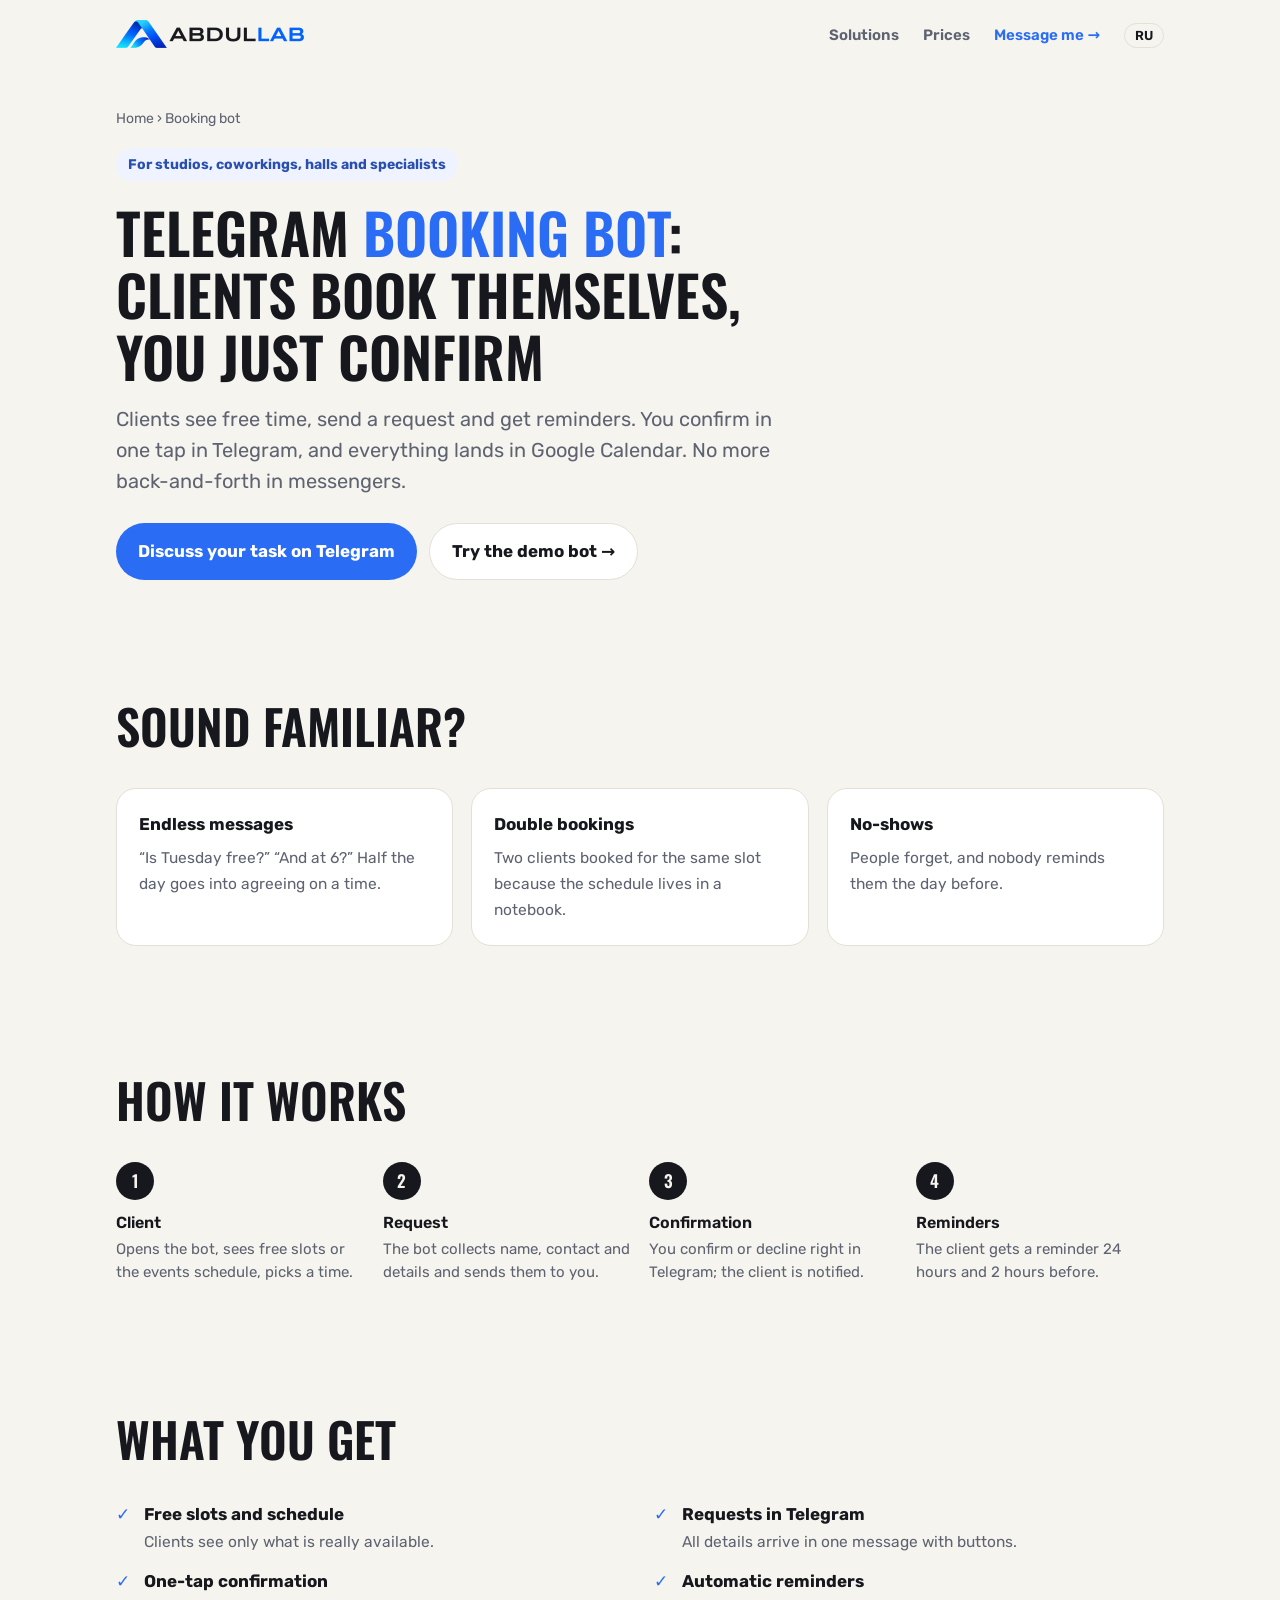
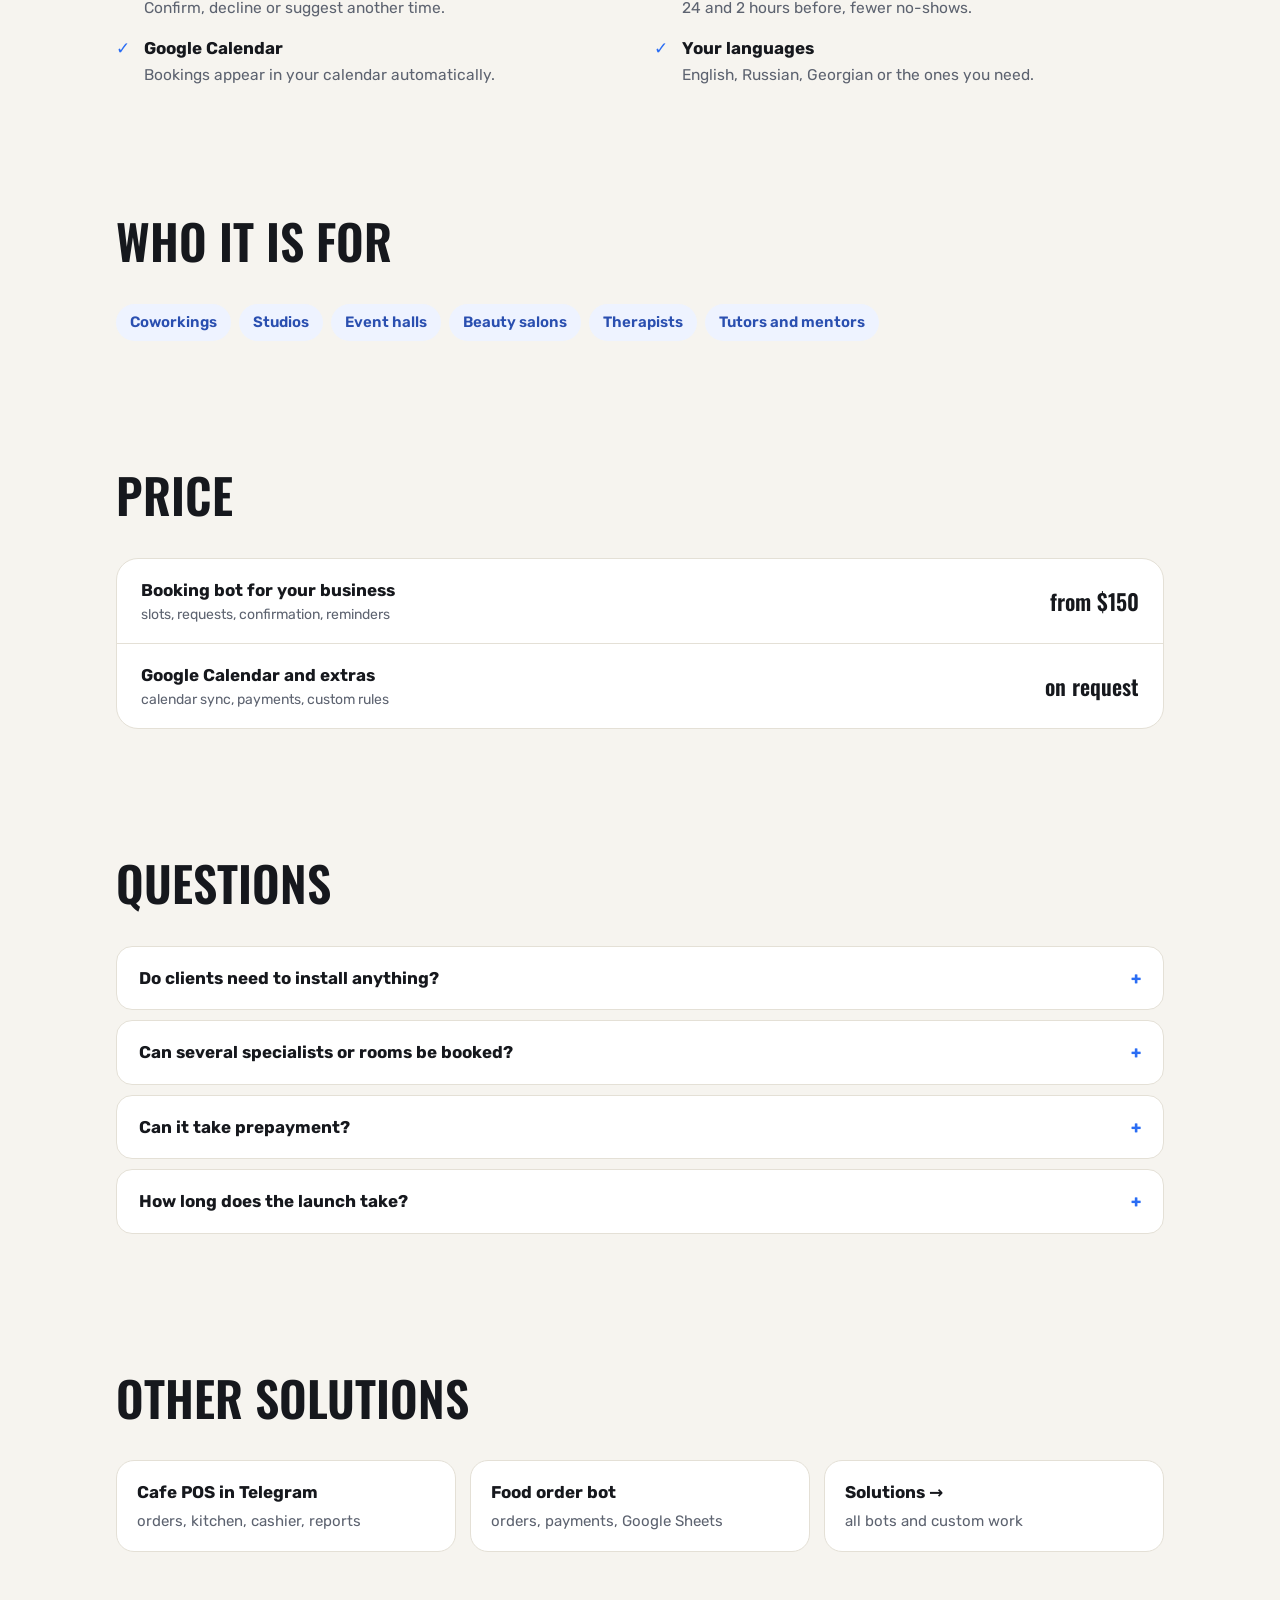
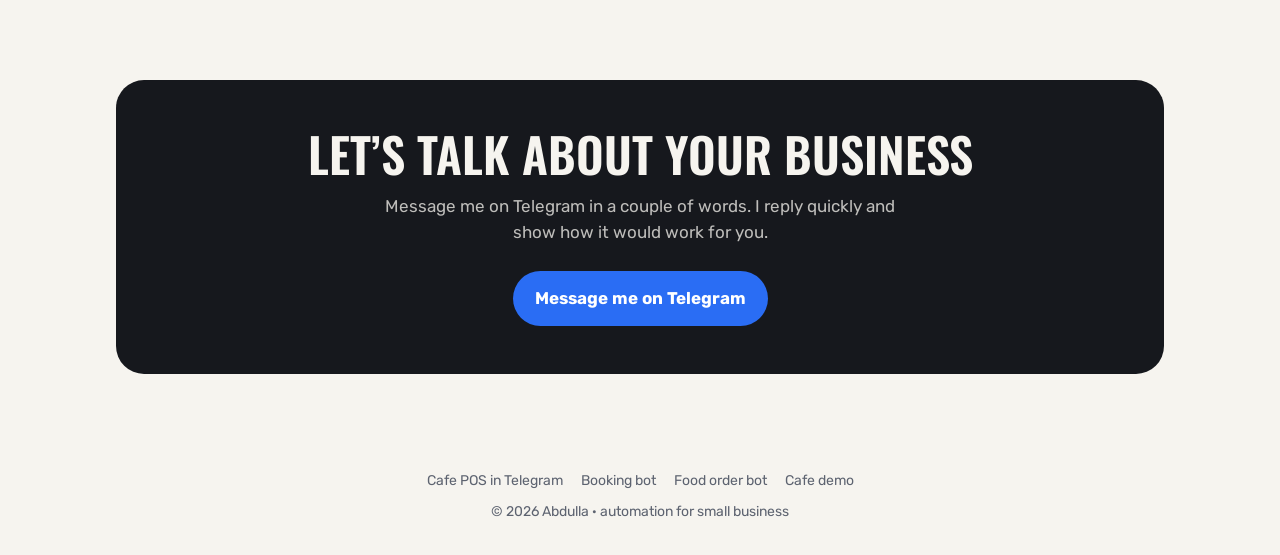
==== commit 51f4b682: "Логотип и иконки из присланного файла (оригинал в assets/logo-original.webp) Co-Authored-By: Claude " ====
--- a/booking-bot/index.html
+++ b/booking-bot/index.html
@@ -4,9 +4,9 @@
 <meta charset="utf-8">
 <meta name="viewport" content="width=device-width, initial-scale=1">
 <title>Abdullab — Telegram booking bot: appointments, rooms and events with reminders</title>
-<link rel="icon" href="../favicon.ico?v=3" sizes="32x32">
-<link rel="icon" href="../assets/favicon.svg?v=3" type="image/svg+xml">
-<link rel="apple-touch-icon" href="../assets/apple-touch-icon.png?v=3">
+<link rel="icon" href="../favicon.ico?v=4" sizes="32x32">
+<link rel="icon" href="../assets/icon-256.png?v=4" type="image/png" sizes="256x256">
+<link rel="apple-touch-icon" href="../assets/apple-touch-icon.png?v=4">
 <meta name="description" content="A Telegram bot for bookings: clients see free slots, send a request, the admin confirms in Telegram, reminders go out 24 and 2 hours before. Works with Google Calendar.">
 <link rel="canonical" href="https://abdullab.com/booking-bot/">
 <link rel="alternate" hreflang="en" href="https://abdullab.com/booking-bot/">
@@ -17,18 +17,23 @@
 <meta property="og:title" content="Abdullab — Telegram booking bot: appointments, rooms and events with reminders">
 <meta property="og:description" content="A Telegram bot for bookings: clients see free slots, send a request, the admin confirms in Telegram, reminders go out 24 and 2 hours before. Works with Google Calendar.">
 <meta property="og:url" content="https://abdullab.com/booking-bot/">
+<meta property="og:image" content="https://abdullab.com/assets/og-image.png?v=2">
+<meta property="og:image:width" content="1200">
+<meta property="og:image:height" content="630">
+<meta property="og:image:alt" content="Abdullab — automation, innovation, growth">
+<meta name="twitter:card" content="summary_large_image">
 <meta property="og:locale" content="en_US">
 <script src="/analytics.js" defer></script>
 <script type="application/ld+json">[{"@context": "https://schema.org", "@type": "Service", "name": "Booking bot", "description": "A Telegram bot for bookings: clients see free slots, send a request, the admin confirms in Telegram, reminders go out 24 and 2 hours before. Works with Google Calendar.", "url": "https://abdullab.com/booking-bot/", "areaServed": ["GE", "Worldwide"], "inLanguage": "en", "provider": {"@type": "ProfessionalService", "name": "Abdullab", "url": "https://abdullab.com/", "sameAs": ["https://t.me/abdullah_shatlyk"]}, "offers": {"@type": "Offer", "priceCurrency": "USD", "price": "150"}}, {"@context": "https://schema.org", "@type": "BreadcrumbList", "itemListElement": [{"@type": "ListItem", "position": 1, "name": "Home", "item": "https://abdullab.com/"}, {"@type": "ListItem", "position": 2, "name": "Booking bot", "item": "https://abdullab.com/booking-bot/"}]}, {"@context": "https://schema.org", "@type": "FAQPage", "mainEntity": [{"@type": "Question", "name": "Do clients need to install anything?", "acceptedAnswer": {"@type": "Answer", "text": "Only Telegram, which most people already have. They open the bot by a link or QR code."}}, {"@type": "Question", "name": "Can several specialists or rooms be booked?", "acceptedAnswer": {"@type": "Answer", "text": "Yes. Each room or specialist gets its own schedule."}}, {"@type": "Question", "name": "Can it take prepayment?", "acceptedAnswer": {"@type": "Answer", "text": "It can be added. We will choose a payment method that works in your country."}}, {"@type": "Question", "name": "How long does the launch take?", "acceptedAnswer": {"@type": "Answer", "text": "A simple booking bot usually runs within 48 hours."}}]}]</script>
 <link rel="preconnect" href="https://fonts.googleapis.com">
-<link href="https://fonts.googleapis.com/css2?family=Oswald:wght@500;600;700&family=Rubik:wght@400;500;600;700&family=Lexend:wght@600&display=swap" rel="stylesheet">
+<link href="https://fonts.googleapis.com/css2?family=Oswald:wght@500;600;700&family=Rubik:wght@400;500;600;700&display=swap" rel="stylesheet">
 <link rel="stylesheet" href="/assets/site.css">
 </head>
 <body>
 
 <header>
   <div class="wrap">
-    <a class="logo" href="/" aria-label="Abdullab"><img src="/assets/logo-mark.svg" alt="" width="30" height="30">abdul<span>lab</span></a>
+    <a class="logo" href="/" ><img class="lg-l" src="/assets/logo-light.png?v=4" alt="Abdullab" width="188" height="28"><img class="lg-d" src="/assets/logo.png?v=4" alt="Abdullab" width="188" height="28"></a>
     <nav>
       <a href="/#bots">Solutions</a>
       <a href="/#prices">Prices</a>
--- a/assets/site.css
+++ b/assets/site.css
@@ -29,9 +29,11 @@
 /* header */
 header{padding:20px 0}
 header .wrap{display:flex;justify-content:space-between;align-items:center;gap:12px}
-.logo{display:inline-flex;align-items:center;font-family:Lexend,sans-serif;font-weight:600;font-size:20px;text-transform:uppercase;letter-spacing:.08em;text-decoration:none;color:var(--ink)}
-.logo img{width:30px;height:30px;display:block;margin-right:10px}
-.logo span{color:var(--accent)}
+.logo{display:inline-flex;align-items:center;text-decoration:none}
+.logo img{height:28px;width:auto;display:block}
+.logo .lg-d{display:none}
+@media (prefers-color-scheme: dark){:root:not([data-theme="light"]) .logo .lg-l{display:none}:root:not([data-theme="light"]) .logo .lg-d{display:block}}
+:root[data-theme="dark"] .logo .lg-l{display:none}:root[data-theme="dark"] .logo .lg-d{display:block}
 nav a{text-decoration:none;color:var(--muted);font-weight:600;margin-left:20px;font-size:15px}
 @media(max-width:640px){nav a:not(.nav-cta):not(.lang){display:none}}
 .lang{border:1.5px solid var(--line);border-radius:999px;padding:4px 10px;font-size:13px!important;color:var(--ink)!important}
